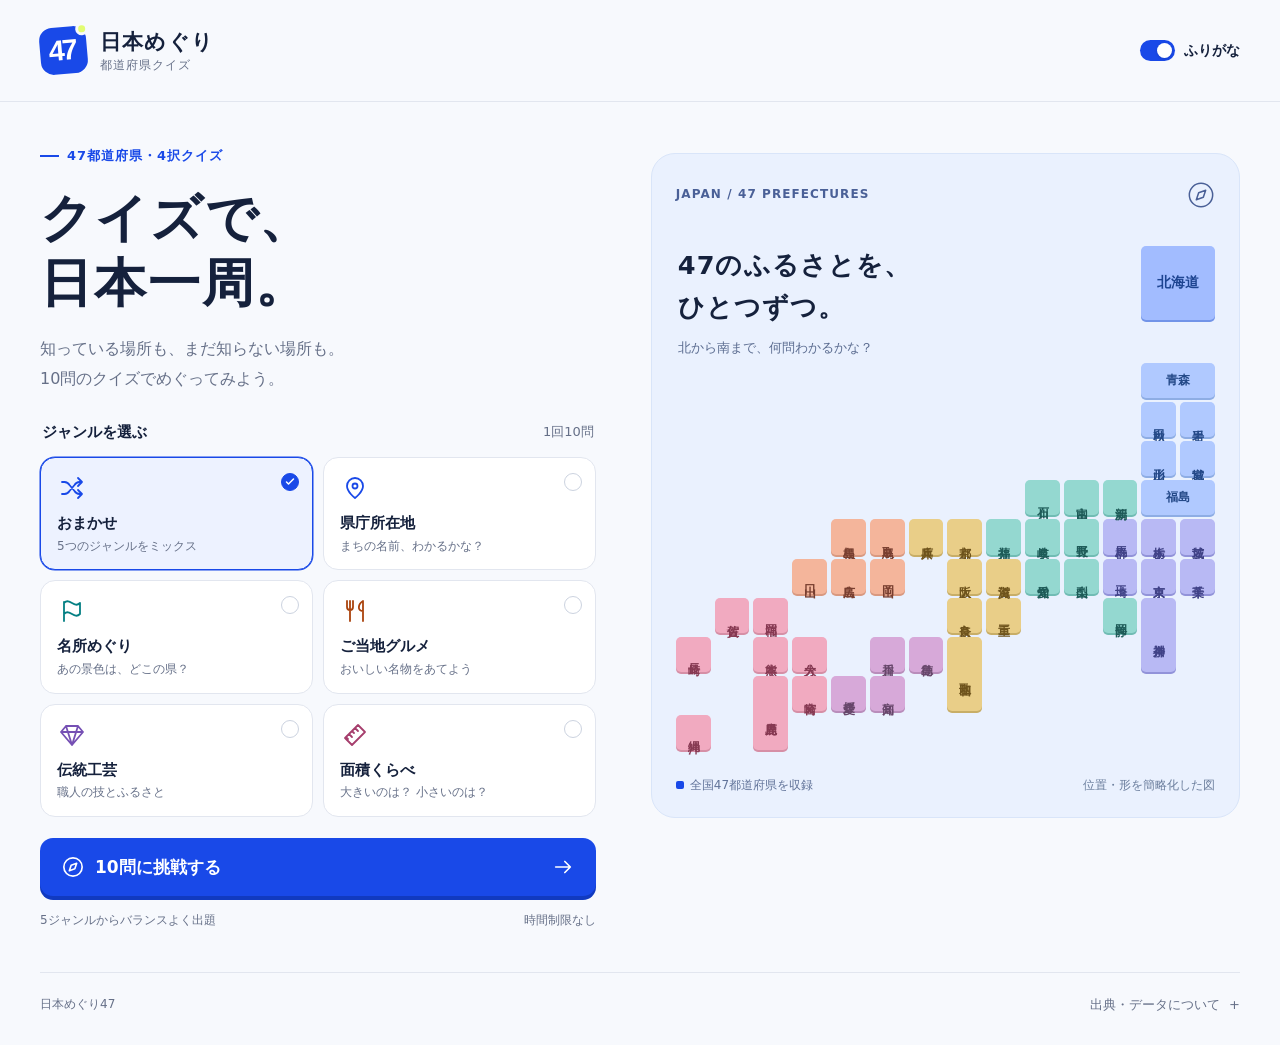
==== index.html @ 34e1c9d5 "Add 日本めぐり47 quiz app with 218 questions and review mode Import the four verified app files from the " ====
<!doctype html>
<html lang="ja">
<head>
  <meta charset="UTF-8">
  <meta name="viewport" content="width=device-width, initial-scale=1, viewport-fit=cover">
  <meta name="theme-color" content="#1949e8">
  <meta name="description" content="47都道府県をめぐる4択クイズ。県庁所在地、名所、名物、伝統工芸、面積を楽しく学ぼう。">
  <title>日本めぐり47 | 都道府県クイズ</title>
  <link rel="stylesheet" href="./style.css">
</head>
<body>
  <header class="site-header"><a class="brand" href="./" aria-label="日本めぐり47 ホーム"><span class="brand-mark">47</span><span>日本めぐり<small>都道府県クイズ</small></span></a><span class="header-note">知るたび、日本が近くなる。</span></header>
  <main id="app"></main>
  <div id="announcer" class="sr-only" role="status" aria-live="polite" aria-atomic="true"></div>
  <noscript>クイズで遊ぶには、ブラウザのJavaScriptを有効にしてください。</noscript>
  <script type="module" src="./app.js"></script>
</body>
</html>
---- style.css ----
@charset "UTF-8";
@font-face{font-family:QuizFallback;src:local("Hiragino Kaku Gothic ProN");font-display:swap}
:root{--blue:#1949e8;--blue-dark:#113ac0;--ink:#15213c;--muted:#667088;--line:#e2e6ef;--bg:#f7f9fd;--green:#146944;--lime:#e2fc72;--orange:#aa430d;--pink:#a63e6d;--radius:24px;color-scheme:light}
*{box-sizing:border-box}html{font-size:16px;scroll-behavior:smooth}body{margin:0;background:var(--bg);color:var(--ink);font-family:QuizFallback,"Hiragino Sans","Yu Gothic",Meiryo,system-ui,sans-serif;line-height:1.6;-webkit-font-smoothing:antialiased}button,input,select{font:inherit}button,a,label,input,summary{-webkit-tap-highlight-color:transparent}button,a{touch-action:manipulation}button{cursor:pointer}a{color:var(--blue);text-underline-offset:4px}button{color:inherit}button:disabled{cursor:default}button:focus-visible,a:focus-visible,input:focus-visible,summary:focus-visible{outline:3px solid #f5a52d;outline-offset:5px}h1,h2,h3,p{margin:0}h1,h2,h3{line-height:1.5}h1:focus,h2:focus{outline:none}.icon{width:22px;height:22px;flex-shrink:0;vertical-align:middle}small{font-size:.8125rem}ruby{ruby-align:center}rt{font-size:.47em;font-weight:500;line-height:1.5;letter-spacing:.03em;color:var(--muted)}rp{display:none}.hide-readings rt{visibility:hidden}.sr-only{position:absolute;width:1px;height:1px;padding:0;margin:-1px;overflow:hidden;clip:rect(0,0,0,0);white-space:nowrap;border:0}
.site-header{height:102px;max-width:1280px;padding:0 40px;margin:0 auto;display:flex;align-items:center;justify-content:space-between;border-bottom:1px solid var(--line);gap:20px}.brand{display:flex;align-items:center;gap:13px;text-decoration:none;color:var(--ink);font-size:1.3rem;font-weight:800;letter-spacing:.06em;line-height:1.4}.brand small{display:block;font-size:.75rem;color:var(--muted);font-weight:500;letter-spacing:.08em}.brand-mark{display:flex;position:relative;width:47px;height:47px;align-items:center;justify-content:center;background:var(--blue);color:white;border-radius:13px;font-size:1.8rem;letter-spacing:-.09em;padding-right:3px;font-family:Arial,sans-serif;font-weight:800;transform:rotate(-5deg)}.brand-dot{position:absolute;right:-3px;top:-3px;width:13px;height:13px;border-radius:50%;background:var(--lime);border:3px solid var(--bg)}.reading-toggle{display:flex;align-items:center;gap:9px;cursor:pointer;font-size:.875rem;font-weight:600;white-space:nowrap}.reading-toggle input{position:absolute;opacity:0;width:1px;height:1px}.switch-track{display:inline-flex;align-items:center;width:35px;height:21px;border-radius:20px;background:#b9c1d0;padding:3px;transition:background .15s}.switch-track:after{content:"";width:15px;height:15px;border-radius:50%;background:white;box-shadow:0 1px 3px #0002;transition:transform .15s}.reading-toggle input:checked+.switch-track{background:var(--blue)}.reading-toggle input:checked+.switch-track:after{transform:translateX(14px)}.reading-toggle input:focus-visible+.switch-track{outline:3px solid #f5a52d;outline-offset:5px}
#app{max-width:1280px;margin:0 auto;padding:44px 40px 0}.home-layout{display:grid;grid-template-columns:minmax(0,1fr) minmax(0,1.06fr);gap:55px;align-items:start}.intro{padding:0 0 27px}.section-kicker{display:flex;align-items:center;gap:8px;font-size:.8125rem;font-weight:700;letter-spacing:.075em;color:var(--blue)}.tiny-line{height:2px;width:19px;background:var(--blue)}.intro h1{font-size:clamp(2.5rem,4.1vw,3.75rem);font-weight:900;line-height:1.25;letter-spacing:.035em;margin:18px 0 18px}.intro p{font-size:1rem;line-height:1.85;color:var(--muted)}.category-field{border:0;padding:0;margin:0;min-width:0}.category-field legend{display:flex;float:left;width:100%;align-items:center;justify-content:space-between;margin-bottom:13px;font-size:.9375rem;font-weight:700}.field-note{font-size:.8125rem;font-weight:500;color:var(--muted)}.category-grid{display:grid;grid-template-columns:repeat(2,minmax(0,1fr));gap:10px;clear:both}.category-card{position:relative;display:flex;flex-direction:column;padding:15px 16px 13px;border:1.5px solid var(--line);background:#fff;border-radius:15px;gap:9px;cursor:pointer;transition:border-color .15s,background .15s,transform .15s;min-width:0}.category-card input{position:absolute;opacity:0;width:1px;height:1px}.category-card:has(input:focus-visible){outline:3px solid #f5a52d;outline-offset:3px}.category-card.selected{border-color:var(--blue);background:#edf2ff;box-shadow:0 0 0 .5px var(--blue)}.category-icon{display:inline-flex;width:30px;height:30px;align-items:center;justify-content:center}.category-icon .icon{width:24px;height:24px}.blue{color:var(--blue)}.teal{color:#047f83}.orange{color:var(--orange)}.purple{color:#7650b4}.pink{color:var(--pink)}.category-copy strong{display:block;font-size:.9375rem;line-height:1.5}.category-copy small{display:block;color:var(--muted);font-size:.75rem;margin-top:2px;line-height:1.65}.radio-mark{position:absolute;right:13px;top:15px;width:18px;height:18px;border:1px solid #ccd3e0;border-radius:50%;display:flex;align-items:center;justify-content:center;background:#fff;color:transparent}.radio-mark .icon{width:12px;height:12px;stroke-width:3}.selected .radio-mark{color:white;background:var(--blue);border-color:var(--blue)}.primary{display:flex;align-items:center;justify-content:center;gap:10px;width:100%;min-height:58px;padding:14px 22px;border:0;border-radius:13px;background:var(--blue);color:white;font-size:1.0625rem;font-weight:700;line-height:1.7;box-shadow:0 4px 0 var(--blue-dark);transition:background .15s,transform .15s}.primary:active{transform:translateY(2px);box-shadow:0 2px 0 var(--blue-dark)}.start-button{margin-top:21px;justify-content:space-between}.start-button>span{display:flex;gap:11px;align-items:center}.start-note{display:flex;justify-content:space-between;gap:10px;font-size:.75rem;color:var(--muted);margin-top:14px;line-height:1.7}.start-note>span{white-space:nowrap}
.map-panel{background:#eaf1fe;border:1px solid #d9e5f9;border-radius:var(--radius);padding:27px 24px 22px;position:relative;overflow:hidden;min-width:0}.map-home{margin-top:7px;min-height:665px;display:flex;flex-direction:column}.map-top{display:flex;align-items:center;justify-content:space-between;position:relative;z-index:1;color:#4a6097}.eyebrow{font-size:.75rem;font-weight:650;letter-spacing:.09em}.map-top .icon{width:28px;height:28px;stroke-width:1.3}.map-heading{position:absolute;top:90px;left:26px;max-width:70%;z-index:1;pointer-events:none}.map-heading h2{font-size:clamp(1.3rem,2vw,1.7rem);line-height:1.65;letter-spacing:.04em}.map-heading p{margin-top:10px;font-size:.8125rem;color:#5b6c90}.map-heading p strong{font-size:1.7rem;color:var(--blue);margin-right:4px;font-family:Arial,sans-serif}.tile-map{display:grid;grid-template-columns:repeat(14,minmax(0,1fr));grid-template-rows:repeat(13,minmax(0,1fr));gap:4px;aspect-ratio:14 / 13;width:100%;margin-top:17px;position:relative;z-index:0}.map-home .tile-map{margin-top:37px;flex:1}.map-tile{display:flex;align-items:center;justify-content:center;line-height:1.1;border-radius:5px;font-size:.75rem;font-weight:650;color:#6c85ac;background:#d4e1f7;word-break:keep-all;writing-mode:vertical-rl;border:1px solid transparent;box-shadow:0 2px 0 #b9cce7;transition:background .2s,transform .2s}.map-tile.hokkaido{writing-mode:horizontal-tb;font-size:.875rem}.map-tile:nth-child(2),.map-tile:nth-child(7){writing-mode:horizontal-tb}.map-home .region-0{background:#a2bcff;color:#1d4491;box-shadow:0 2px 0 #7294e8}.map-home .region-1{background:#b0c9ff;color:#244988;box-shadow:0 2px 0 #8eade4}.map-home .region-2{background:#b8b9f4;color:#404287;box-shadow:0 2px 0 #9293d9}.map-home .region-3{background:#94d8d0;color:#1e5b58;box-shadow:0 2px 0 #71bcb4}.map-home .region-4{background:#e9ce88;color:#6e531c;box-shadow:0 2px 0 #c8ae67}.map-home .region-5{background:#f4b59b;color:#793f30;box-shadow:0 2px 0 #d99980}.map-home .region-6{background:#d7a9d9;color:#67476b;box-shadow:0 2px 0 #b98dbb}.map-home .region-7{background:#f1aac0;color:#863952;box-shadow:0 2px 0 #d68fa6}.map-tile.visited{background:var(--blue);color:white;box-shadow:0 2px 0 #123aba}.map-tile.active{outline:3px solid var(--lime);outline-offset:1px;transform:translateY(-2px);background:var(--blue);color:white;box-shadow:0 3px 0 #123aba;z-index:1}.map-bottom{display:flex;flex-wrap:wrap;justify-content:space-between;align-items:center;gap:10px;margin-top:26px;font-size:.75rem;color:#617399}.map-key{display:flex;align-items:center;gap:6px}.map-key i{display:inline-block;width:8px;height:8px;border-radius:2px;background:var(--blue)}.map-caption{font-size:.75rem;color:#6a7d9c}
.site-footer{margin-top:42px;padding:22px 0 25px;border-top:1px solid var(--line);font-size:.75rem;color:var(--muted);display:flex;justify-content:space-between;gap:20px;align-items:flex-start}.site-footer>span{white-space:nowrap}.sources{max-width:540px;text-align:right}.sources summary{cursor:pointer;list-style:none;font-size:.8125rem;padding:0 0 4px}.sources summary:after{content:" +";margin-left:5px}.sources[open] summary:after{content:" −"}.sources summary::-webkit-details-marker{display:none}.source-content{text-align:left;background:#fff;padding:18px;border:1px solid var(--line);border-radius:12px;margin-top:12px;line-height:1.9}.source-content a{display:block;margin:9px 0;font-size:.8125rem}.source-content p{font-size:.8125rem}
.quiz-topbar{display:flex;align-items:center;justify-content:space-between;margin:-6px 0 22px;gap:15px;font-size:.875rem}.text-button{display:flex;align-items:center;gap:7px;border:0;background:transparent;color:var(--muted);padding:6px 0;font-size:.875rem;min-height:44px}.text-button .icon{width:18px;height:18px}.round-mode{color:var(--muted);font-weight:600}.score-pill{display:flex;align-items:center;gap:5px;color:var(--green);background:#e6f3ea;padding:6px 12px;border-radius:8px;white-space:nowrap}.score-pill .icon{width:16px;height:16px}.score-pill strong{font-size:1.0625rem;margin-right:2px}.quiz-layout{display:grid;grid-template-columns:minmax(0,1.25fr) minmax(0,1fr);gap:28px;align-items:start}.question-panel{padding:26px 30px 25px;background:white;border:1px solid var(--line);border-radius:var(--radius);min-width:0}.question-meta{display:flex;align-items:center;justify-content:space-between;gap:16px}.question-category{display:flex;align-items:center;gap:8px;font-size:.875rem;font-weight:700}.question-category .icon{width:20px;height:20px}.question-count{font-variant-numeric:tabular-nums;font-family:Arial,sans-serif}.question-count>strong{font-size:1.5rem}.question-count>span{font-size:.875rem;color:var(--muted)}.quiz-progress{display:block;border:0;border-radius:8px;height:5px;width:100%;appearance:none;margin-top:17px;background:#edf0f7;overflow:hidden}.quiz-progress::-webkit-progress-bar{background:#edf0f7}.quiz-progress::-webkit-progress-value{background:var(--blue);border-radius:8px;transition:width .3s}.quiz-progress::-moz-progress-bar{background:var(--blue);border-radius:8px}.question-copy{text-align:center;padding:31px 0 30px}.question-lead{font-size:.8125rem;color:var(--muted);display:block;margin-bottom:23px}.question-copy h1{font-size:clamp(1.7rem,2.65vw,2.5rem);line-height:1.8;font-weight:800;overflow-wrap:anywhere}.question-copy p{font-size:1.0625rem;font-weight:650;margin-top:18px;line-height:1.7}.area-date{display:block;margin-top:8px;color:var(--muted);font-size:.75rem}.answer-grid{display:grid;grid-template-columns:repeat(2,minmax(0,1fr));gap:12px}.answer-button{display:flex;align-items:center;text-align:left;gap:10px;position:relative;border:1.5px solid #dce2ee;background:#fff;border-radius:13px;min-height:90px;padding:19px 13px 15px;line-height:1.8;transition:border-color .15s,background .15s,transform .15s;min-width:0}.answer-number{width:23px;height:23px;display:flex;align-items:center;justify-content:center;border-radius:6px;background:#f0f3f9;color:#758198;font-size:.8125rem;flex-shrink:0;font-family:Arial,sans-serif}.answer-label{font-size:1.15rem;font-weight:750;overflow-wrap:anywhere;line-height:1.8}.answer-label rt{font-size:.55em}.answer-correct{background:#ecf8ef;border:2px solid #298353;padding-bottom:25px}.answer-correct .answer-label{color:#1c6640}.answer-wrong{background:#fff0ef;border:2px solid #d57670;padding-bottom:25px}.answer-wrong .answer-label{color:#a24e49}.answer-muted{background:#f8f9fc;opacity:.55}.answer-status{display:flex;align-items:center;position:absolute;bottom:4px;right:10px;gap:4px;font-size:.75rem;color:#257049;font-weight:650}.answer-status .icon{width:13px;height:13px;stroke-width:2.5}.answer-wrong .answer-status{color:#a2514c}.feedback-slot{margin-top:20px;min-height:55px}.answer-hint{text-align:center;color:var(--muted);font-size:.8125rem;padding:6px 0}.keyboard-hint{display:block;font-size:.75rem;margin-top:7px;color:#8790a1}.feedback{background:#f0f8f3;border-radius:13px;padding:18px 20px}.feedback.negative{background:#fff7ed}.feedback-heading{display:flex;align-items:center;gap:10px}.feedback-icon{display:flex;align-items:center;justify-content:center;width:32px;height:32px;border-radius:50%;background:#d7eede;color:#23724a;flex-shrink:0}.feedback-icon .icon{width:19px;height:19px;stroke-width:2.5}.negative .feedback-icon{background:#f9e4c9;color:#9f5a20}.feedback h2{font-size:1.05rem;line-height:1.7;color:#246a45}.negative h2{color:#805221}.feedback-heading p{font-size:.875rem;margin-top:3px}.explanation{font-size:.9375rem;line-height:1.9;margin-top:12px;color:#465648}.negative .explanation{color:#685647}.question-source{display:inline-block;margin-top:11px;font-size:.75rem;color:#566a62}.negative .question-source{color:#79664f}.area-comparison{margin-top:12px;display:grid;grid-template-columns:1fr 1fr;gap:5px 18px}.area-comparison>div{display:flex;justify-content:space-between;gap:7px;font-size:.8125rem}.area-comparison>div span:last-child{color:var(--muted)}.next-button{margin-top:18px;justify-content:space-between;font-size:1rem;min-height:53px}.journey-track{display:flex;align-items:center;gap:7px;justify-content:center;border-top:1px solid #edf0f5;padding-top:23px;margin-top:20px}.journey-stop{display:flex;align-items:center;justify-content:center;width:28px;height:28px;font-size:.75rem;font-family:Arial,sans-serif;border-radius:50%;color:#8791a5;background:#f1f3f9;flex-shrink:1;aspect-ratio:1/1}.journey-stop .icon{width:15px;height:15px;stroke-width:2.5}.journey-stop.current{background:var(--blue);color:white;outline:3px solid #e4ebff;outline-offset:1px}.journey-stop.done-correct{background:#daeee1;color:#2b7752}.journey-stop.done-wrong{background:#fce6e2;color:#b1665b}.quiz-layout .map-panel{padding:25px 20px 20px}.quiz-layout .map-heading{top:78px;left:22px}.quiz-layout .map-heading h2{font-size:1.25rem}.quiz-layout .tile-map{gap:3px;margin-top:35px}.quiz-layout .map-tile{font-size:.75rem;letter-spacing:-.07em}.quiz-layout .map-tile.hokkaido{font-size:.8125rem;letter-spacing:0}.quiz-layout .map-bottom{flex-direction:column;align-items:flex-start;gap:5px}
.result-layout{display:grid;grid-template-columns:1fr 1fr;gap:40px;align-items:center}.result-panel{text-align:center;padding:17px 18px}.result-panel .section-kicker{justify-content:center;font-family:Arial,sans-serif;font-size:.75rem;letter-spacing:.13em}.result-trophy{display:flex;align-items:center;justify-content:center;width:75px;height:75px;margin:24px auto 20px;background:var(--lime);border-radius:50%;box-shadow:0 0 0 8px #e2fc7230;color:#486020}.result-trophy .icon{width:38px;height:38px;stroke-width:1.5}.result-panel h1{font-size:clamp(1.45rem,2.3vw,2rem);font-weight:800}.result-score{display:flex;align-items:center;justify-content:center;gap:16px;line-height:1;margin:18px 0 25px;font-family:Arial,sans-serif;font-variant-numeric:tabular-nums}.result-score>strong{font-size:7.8rem;letter-spacing:-.07em;color:var(--blue);font-weight:800}.result-score>span{font-size:2.2rem;color:#7e899e;text-align:left;padding-top:19px}.result-score small{display:block;font-size:.8125rem;margin:12px 0 0 4px;font-family:QuizFallback,sans-serif;color:var(--muted)}.result-rank{display:inline-block;font-size:.875rem;font-weight:700;background:#e9efff;color:var(--blue);padding:6px 18px;border-radius:50px}.result-message{color:var(--muted);font-size:.9375rem;line-height:1.9;max-width:350px;margin:18px auto 26px;text-wrap:pretty}.result-actions{display:grid;gap:14px;max-width:370px;margin:0 auto}.result-actions .primary{font-size:1rem}.secondary{width:100%;min-height:52px;display:flex;align-items:center;justify-content:center;gap:10px;border:1px solid var(--line);border-radius:13px;background:white;color:#5e6b84;font-weight:650;font-size:.9375rem;padding:11px 16px}.review-section{margin-top:40px}.section-heading{display:flex;justify-content:space-between;align-items:center;gap:15px;margin-bottom:17px}.section-heading h2{font-size:1.125rem}.section-heading>span{font-size:.8125rem;color:var(--muted)}.review-list{border:1px solid var(--line);border-radius:17px;overflow:hidden;background:#fff}.review-item+ .review-item{border-top:1px solid var(--line)}.review-item summary{display:flex;align-items:center;gap:18px;padding:17px 23px;cursor:pointer;list-style:none}.review-item summary::-webkit-details-marker{display:none}.review-number{color:#a0a9b9;font-size:.875rem;font-family:Arial,sans-serif}.review-symbol{width:26px;height:26px;display:flex;align-items:center;justify-content:center;border-radius:50%;background:#e7f4e9;color:#27744a;flex-shrink:0}.review-symbol .icon{width:15px;height:15px;stroke-width:2.5}.review-wrong .review-symbol{background:#fceae5;color:#b16751}.review-subject{flex:1;min-width:0}.review-subject small{display:block;color:var(--muted);font-size:.75rem}.review-subject strong{font-size:.9375rem}.review-answer{font-size:.875rem;font-weight:650}.review-plus{font-size:1.3rem;color:var(--muted);width:14px;text-align:center}.review-item[open] .review-plus{transform:rotate(45deg)}.review-explanation{margin:0 23px 18px 114px;padding:17px 20px;border-radius:10px;background:#f4f6fb;font-size:.9375rem;line-height:1.9}.review-explanation p+p{margin-top:7px}.review-explanation a{display:inline-block;margin-top:10px;font-size:.8125rem}
@media(hover:hover){.category-card:hover{border-color:#8b9fe0;transform:translateY(-2px)}.primary:hover{background:#123fd8}.answer-button:not(:disabled):hover{border-color:var(--blue);background:#f4f7ff;transform:translateY(-2px)}.secondary:hover{border-color:#a9b8dc;background:#f1f5ff}.text-button:hover{color:var(--blue)}.review-item summary:hover{background:#f9faff}}
@media(min-width:1400px){#app{padding-top:55px}.home-layout{gap:65px}.map-home{min-height:685px}}
@media(max-width:1050px){.site-header{padding:0 28px}#app{padding:35px 28px 0}.home-layout{gap:27px}.map-home{min-height:650px;padding:25px 18px 22px}.map-home .map-heading{left:20px}.map-home .tile-map{flex:0;margin-top:130px;gap:3px}.map-home .map-bottom{margin-top:auto;padding-top:30px;flex-direction:column;align-items:flex-start}.category-copy small{font-size:.75rem}.category-card{padding:13px;gap:7px}.quiz-layout{gap:18px;grid-template-columns:minmax(0,1.35fr) minmax(0,1fr)}.question-panel{padding:24px 22px}.quiz-layout .map-panel{padding:20px 15px}.quiz-layout .map-heading{top:64px;left:17px}.quiz-layout .map-heading h2{font-size:1rem}.quiz-layout .map-heading p{font-size:.75rem;margin-top:5px}.quiz-layout .tile-map{margin-top:54px;gap:2px}.quiz-layout .map-tile{font-size:.75rem}.answer-button{gap:8px;padding-left:10px;padding-right:10px}.answer-label{font-size:1.0625rem}.eyebrow{font-size:.75rem;letter-spacing:.02em}.result-layout{gap:22px}.map-heading h2{font-size:1.4rem}.review-item summary{gap:14px}.map-tile{border-radius:3px}.quiz-layout .map-panel .map-top .icon{width:22px}}
@media(max-width:780px){.site-header{height:82px;padding:0 22px}#app{padding:28px 22px 0}.home-layout{grid-template-columns:1fr;gap:30px;max-width:540px;margin:0 auto}.intro{padding-bottom:23px}.intro h1{font-size:2.55rem;line-height:1.25;margin:15px 0 13px}.intro h1 br{display:none}.intro p{font-size:.9375rem;line-height:1.85}.intro p br{display:none}.category-grid{gap:10px}.category-card{min-height:101px;padding:14px 15px 12px;gap:7px}.category-copy strong{font-size:.9375rem}.category-copy small{font-size:.75rem}.category-icon{width:26px;height:26px}.category-icon .icon{width:23px;height:23px}.start-button{margin-top:21px}.map-home{min-height:0;margin:0;padding:23px 22px}.map-home .tile-map{margin-top:22px}.map-home .map-bottom{margin-top:20px;padding:0;flex-direction:row}.map-home .map-heading{top:82px;left:23px}.map-heading h2{font-size:1.4rem}.tile-map{gap:4px}.map-home .tile-map{gap:4px}.site-footer{margin-top:28px;font-size:.75rem}.quiz-layout{grid-template-columns:1fr;max-width:600px;margin:0 auto}.quiz-topbar{max-width:600px;margin:-8px auto 15px}.quiz-layout .map-panel{display:none}.question-copy{padding:24px 0 25px}.question-copy h1{font-size:2rem;line-height:1.9}.question-copy p{font-size:1rem;margin-top:14px}.question-lead{margin-bottom:19px}.question-panel{padding:23px 23px 22px}.answer-button{min-height:83px;padding-left:13px}.answer-label{font-size:1.15rem}.feedback-slot{margin-top:19px}.keyboard-hint{display:none}.feedback{padding:17px 18px}.result-layout{grid-template-columns:1fr;gap:28px;max-width:580px;margin:0 auto}.result-panel{padding:2px 0 0}.result-panel h1{font-size:1.65rem}.result-trophy{margin-top:22px}.result-score>strong{font-size:7rem}.result-message{max-width:340px}.result-layout .map-panel{padding:23px 22px}.result-layout .map-heading{top:78px;left:25px}.result-layout .tile-map{margin-top:18px}.review-section{margin-top:30px}.review-item summary{gap:12px;padding:15px 16px}.review-number{display:none}.review-subject strong{font-size:.875rem}.review-answer{font-size:.8125rem}.review-explanation{margin:0 14px 14px;padding:14px 16px}.journey-track{padding-top:20px;margin-top:18px;gap:8px}.journey-stop{width:27px;height:27px}.map-panel{border-radius:19px}}
@media(max-width:430px){.site-header{height:76px;padding:0 18px}.brand{font-size:1.15rem;gap:10px}.brand-mark{width:41px;height:41px;font-size:1.6rem;border-radius:12px}.brand small{font-size:.75rem}.reading-toggle{gap:6px;font-size:.8125rem}#app{padding:24px 17px 0}.intro h1{font-size:2.28rem;letter-spacing:.015em}.section-kicker{font-size:.75rem}.intro p{font-size:.875rem}.category-field legend{font-size:.875rem}.category-card{padding:13px 13px 11px;min-height:104px}.category-copy strong{font-size:.875rem}.category-copy small{font-size:.75rem;letter-spacing:-.025em}.category-icon{width:24px;height:24px}.radio-mark{right:12px;top:13px}.start-button{min-height:55px;font-size:1rem;padding:13px 18px}.start-note{font-size:.75rem;letter-spacing:-.04em}.map-home{padding:19px 15px}.map-home .map-heading{left:18px;top:75px}.map-home .map-heading h2{font-size:1.24rem}.map-home .map-heading p{font-size:.75rem;max-width:150px}.map-home .tile-map,.tile-map{gap:3px}.map-tile{font-size:.75rem}.map-home .map-bottom{flex-direction:column;align-items:flex-start;gap:5px}.site-footer{gap:10px}.site-footer>span{font-size:.75rem}.sources summary{font-size:.75rem}.question-panel{padding:20px 17px;border-radius:19px}.question-copy h1{font-size:1.75rem;line-height:2}.question-copy{padding:25px 0 24px}.question-copy p{font-size:.9375rem;line-height:1.85;margin-top:13px}.question-lead{font-size:.8125rem;margin-bottom:19px}.answer-grid{gap:9px}.answer-button{min-height:84px;padding:20px 10px 17px;gap:7px}.answer-label{font-size:1.0625rem}.answer-number{width:19px;height:20px;font-size:.75rem;border-radius:5px}.answer-correct,.answer-wrong{padding-bottom:26px}.feedback{padding:15px}.feedback h2{font-size:.9375rem}.feedback-heading{gap:8px}.explanation{font-size:.875rem;line-height:1.95}.journey-track{gap:6px}.journey-stop{width:25px;height:25px;font-size:.75rem}.question-count>strong{font-size:1.3rem}.round-mode{font-size:.8125rem}.score-pill{padding:5px 9px;font-size:.8125rem}.quiz-topbar{margin-bottom:13px}.result-score>strong{font-size:6.5rem}.result-panel h1{font-size:1.45rem}.result-layout .map-panel{padding:20px 15px}.result-layout .map-heading{left:17px;top:69px}.result-layout .map-heading h2{font-size:1.15rem}.result-layout .map-bottom{flex-direction:column;align-items:flex-start;gap:5px}.review-item summary{gap:9px;padding:14px 11px}.review-symbol{width:22px;height:22px}.review-subject strong{font-size:.8125rem}.review-answer{font-size:.8125rem}.review-plus{font-size:1rem}.area-comparison{gap:6px 10px}.area-comparison>div{font-size:.75rem}}
@media(max-width:350px){.intro h1{font-size:2rem}.category-grid{gap:8px}.category-card{padding:12px 10px}.category-copy small{font-size:.75rem}.reading-toggle{font-size:.75rem}.answer-button{padding-left:8px;gap:5px}.answer-label{font-size:.9375rem}.journey-track{gap:4px}.journey-stop{width:22px;height:22px}.map-tile{font-size:.75rem}.brand{font-size:1.05rem}.brand small{font-size:.75rem}.start-note{flex-direction:column;gap:3px}.map-heading p{max-width:145px}.map-home .map-heading h2{font-size:1.1rem}}
@media(prefers-reduced-motion:reduce){html{scroll-behavior:auto}*,*:before,*:after{animation:none!important;transition:none!important}}
@media print{.site-header,.site-footer,.result-actions,.quiz-topbar,.start-button{display:none}body{background:white}#app{padding:0}.result-layout{display:block}.result-layout .map-panel{display:none}.review-item{break-inside:avoid}}
/* 長い名前や文字を拡大した場合にも、読みと本文を折り返す。 */
ruby{display:inline-flex;flex-direction:column-reverse;max-width:100%;vertical-align:middle;align-items:center;white-space:normal;overflow-wrap:anywhere;text-align:center}
ruby>span{display:block;max-width:100%;line-height:1.55}
rt{display:block;max-width:100%;white-space:normal;margin-bottom:.28em}
.tile-map{aspect-ratio:auto;grid-template-rows:repeat(13,minmax(2rem,1fr))}
.map-tile.active{background:#d4e1f7;color:#6c85ac;box-shadow:0 2px 0 #b9cce7}
.map-tile.active.visited{background:var(--blue);color:white;box-shadow:0 2px 0 #123aba}
@media(max-width:780px){.map-home .tile-map,.result-layout .tile-map{grid-template-rows:repeat(13,2rem)}}
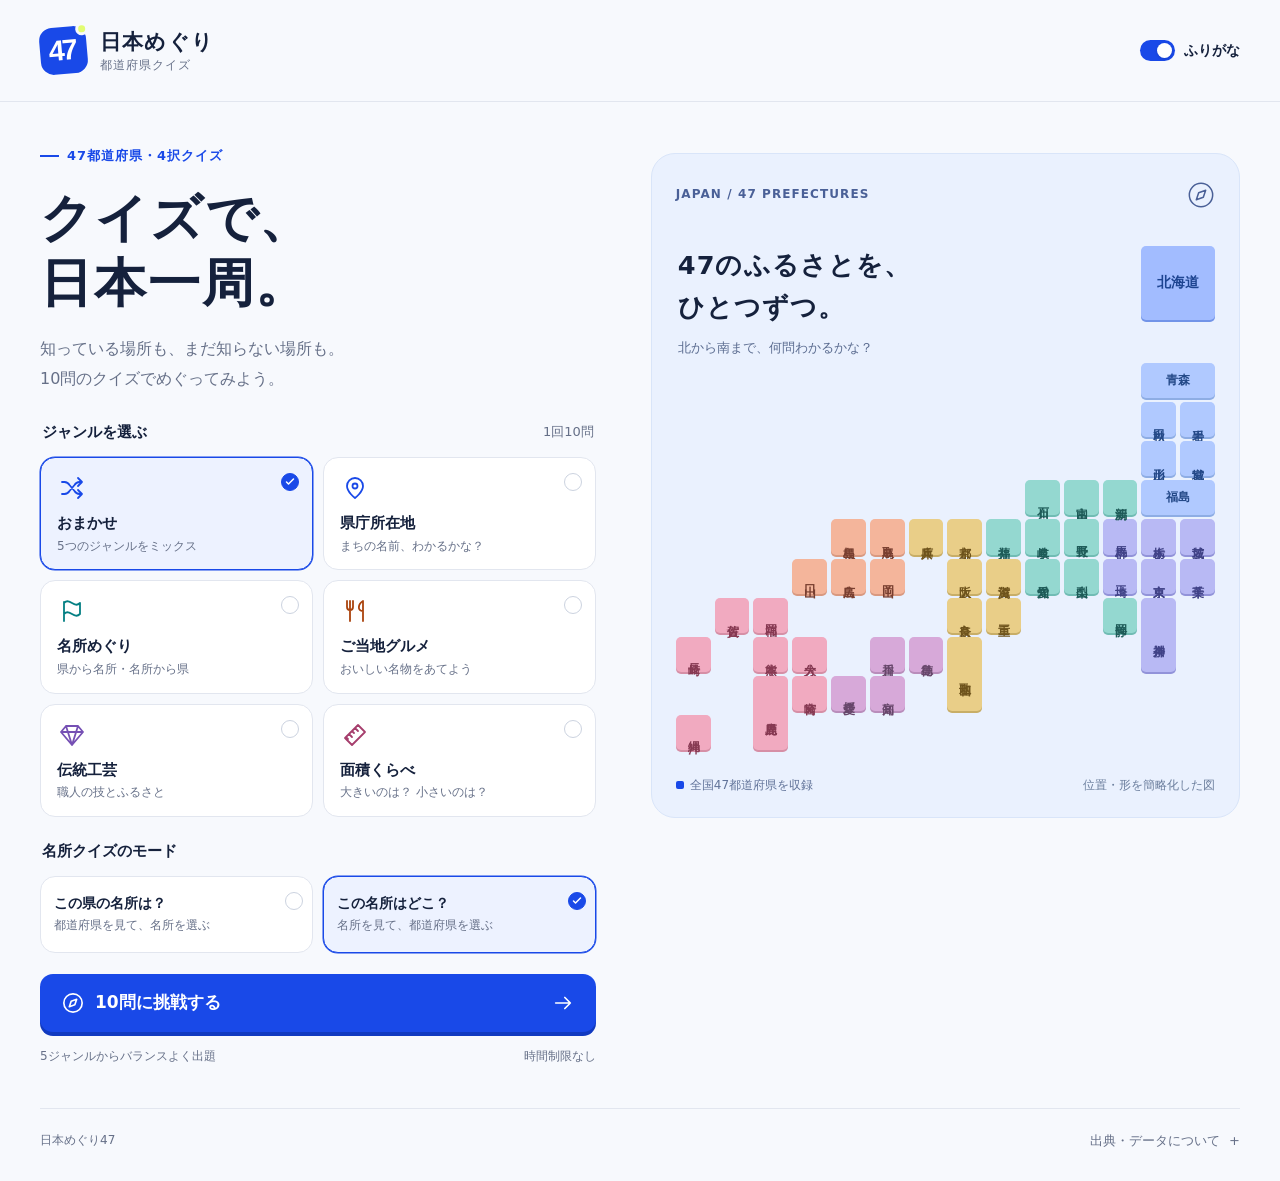
==== commit ae770208: "Version all quiz assets so cached clients load landmark modes" ====
--- a/index.html
+++ b/index.html
@@ -6,13 +6,13 @@
   <meta name="theme-color" content="#1949e8">
   <meta name="description" content="47都道府県をめぐる4択クイズ。県庁所在地、名所、名物、伝統工芸、面積を楽しく学ぼう。">
   <title>日本めぐり47 | 都道府県クイズ</title>
-  <link rel="stylesheet" href="./style.css">
+  <link rel="stylesheet" href="./style.css?v=20260909-modes-2">
 </head>
 <body>
   <header class="site-header"><a class="brand" href="./" aria-label="日本めぐり47 ホーム"><span class="brand-mark">47</span><span>日本めぐり<small>都道府県クイズ</small></span></a><span class="header-note">知るたび、日本が近くなる。</span></header>
   <main id="app"></main>
   <div id="announcer" class="sr-only" role="status" aria-live="polite" aria-atomic="true"></div>
   <noscript>クイズで遊ぶには、ブラウザのJavaScriptを有効にしてください。</noscript>
-  <script type="module" src="./app.js"></script>
+  <script type="module" src="./app.js?v=20260909-modes-2"></script>
 </body>
 </html>
--- a/style.css
+++ b/style.css
@@ -24,3 +24,5 @@
 .map-tile.active{background:#d4e1f7;color:#6c85ac;box-shadow:0 2px 0 #b9cce7}
 .map-tile.active.visited{background:var(--blue);color:white;box-shadow:0 2px 0 #123aba}
 @media(max-width:780px){.map-home .tile-map,.result-layout .tile-map{grid-template-rows:repeat(13,2rem)}}
+
+.landmark-mode-field{margin-top:22px}.landmark-mode-field[hidden]{display:none}.mode-card{padding:16px 30px 16px 13px;justify-content:center}.mode-card .radio-mark{right:9px}.mode-card .category-copy strong{font-size:.875rem}
